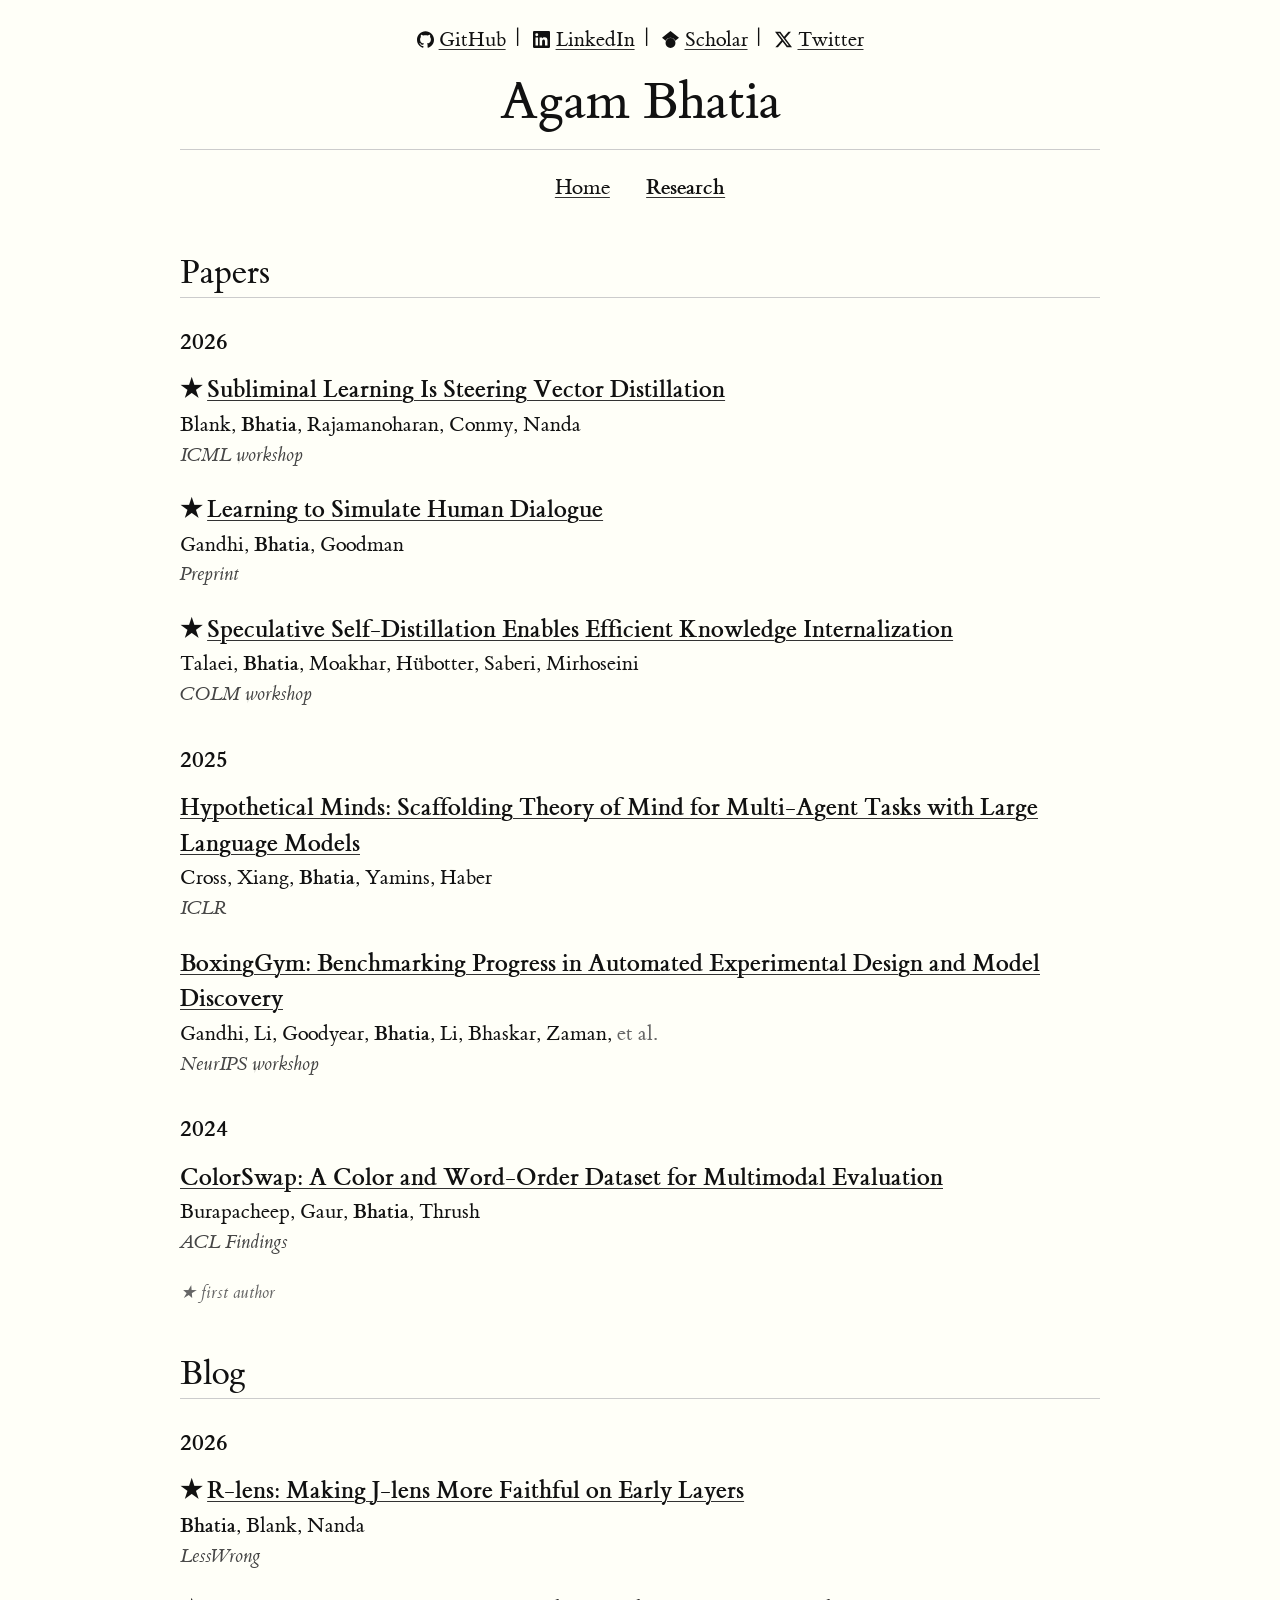
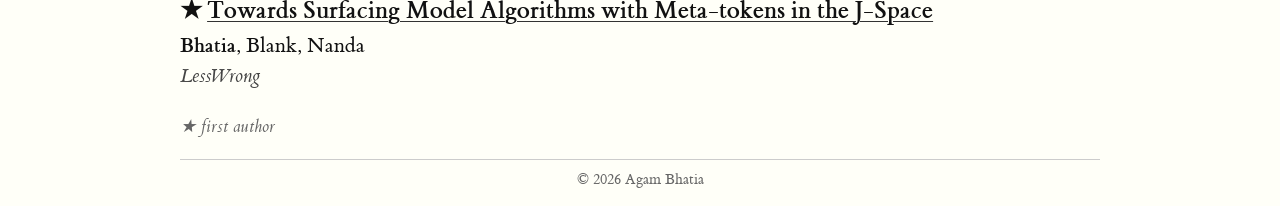
==== research.html @ 09e51760 "Personal site — Tufte/ET Book design, served at agammsbhatia.com Co-Authored-By: Claude Fable 5 <nor" ====
<!DOCTYPE html>
<html lang="en">
<head>
  <meta charset="UTF-8">
  <meta name="viewport" content="width=device-width, initial-scale=1.0">
  <title>Research — Agam Bhatia</title>
  <meta name="description" content="Research and writing by Agam Bhatia — interpretability, learning dynamics, in-context learning. Papers and LessWrong posts.">
  <meta property="og:title" content="Research — Agam Bhatia">
  <meta property="og:description" content="Interpretability, learning dynamics, and in-context learning. Papers and blog posts.">
  <meta property="og:type" content="website">

  <link rel="stylesheet" href="assets/css/moss.css?v=17">
  <link rel="icon" href="assets/img/favicon.ico">
</head>
<body>

  <div class="top-links">
    <a href="https://github.com/agu18dec" target="_blank" rel="noopener" class="b-github"><svg width="15" height="15" viewBox="0 0 24 24" aria-hidden="true"><path d="M12 .297c-6.63 0-12 5.373-12 12 0 5.303 3.438 9.8 8.205 11.385.6.113.82-.258.82-.577 0-.285-.01-1.04-.015-2.04-3.338.724-4.042-1.61-4.042-1.61C4.422 18.07 3.633 17.7 3.633 17.7c-1.087-.744.084-.729.084-.729 1.205.084 1.838 1.236 1.838 1.236 1.07 1.835 2.809 1.305 3.495.998.108-.776.417-1.305.76-1.605-2.665-.3-5.466-1.332-5.466-5.93 0-1.31.465-2.38 1.235-3.22-.135-.303-.54-1.523.105-3.176 0 0 1.005-.322 3.3 1.23.96-.267 1.98-.399 3-.405 1.02.006 2.04.138 3 .405 2.28-1.552 3.285-1.23 3.285-1.23.645 1.653.24 2.873.12 3.176.765.84 1.23 1.91 1.23 3.22 0 4.61-2.805 5.625-5.475 5.92.42.36.81 1.096.81 2.22 0 1.606-.015 2.896-.015 3.286 0 .315.21.69.825.57C20.565 22.092 24 17.592 24 12.297c0-6.627-5.373-12-12-12"/></svg>GitHub</a><span class="sep">|</span>
    <a href="https://www.linkedin.com/in/agam-mohan-singh-bhatia-8447911a4" target="_blank" rel="noopener" class="b-linkedin"><svg width="15" height="15" viewBox="0 0 24 24" aria-hidden="true"><path d="M20.447 20.452h-3.554v-5.569c0-1.328-.027-3.037-1.852-3.037-1.853 0-2.136 1.445-2.136 2.939v5.667H9.351V9h3.414v1.561h.046c.477-.9 1.637-1.85 3.37-1.85 3.601 0 4.267 2.37 4.267 5.455v6.286zM5.337 7.433a2.062 2.062 0 01-2.063-2.065 2.064 2.064 0 112.063 2.065zm1.782 13.019H3.555V9h3.564v11.452zM22.225 0H1.771C.792 0 0 .774 0 1.729v20.542C0 23.227.792 24 1.771 24h20.454C23.2 24 24 23.227 24 22.271V1.729C24 .774 23.2 0 22.225 0z"/></svg>LinkedIn</a><span class="sep">|</span>
    <a href="https://scholar.google.com/citations?user=s1wB0lAAAAAJ" target="_blank" rel="noopener" class="b-scholar"><svg width="15" height="15" viewBox="0 0 24 24" aria-hidden="true"><path d="M5.242 13.769L0 9.5 12 0l12 9.5-5.242 4.269C17.548 11.249 14.978 9.5 12 9.5c-2.977 0-5.548 1.748-6.758 4.269zM12 10a7 7 0 100 14 7 7 0 000-14z"/></svg>Scholar</a><span class="sep">|</span>
    <a href="https://x.com/chewing_a_gum" target="_blank" rel="noopener" class="b-x"><svg width="15" height="15" viewBox="0 0 24 24" aria-hidden="true"><path d="M18.901 1.153h3.68l-8.04 9.19L24 22.846h-7.406l-5.8-7.584-6.638 7.584H.474l8.6-9.83L0 1.154h7.594l5.243 6.932ZM17.61 20.644h2.039L6.486 3.24H4.298Z"/></svg>Twitter</a>
  </div>

  <h1 class="site-title">Agam Bhatia</h1>
  <hr class="title-rule">

  <nav class="site-nav" aria-label="Primary">
    <a href="index.html">Home</a>
    <a href="research.html" class="active">Research</a>
  </nav>

  <main class="content">

    <h2 class="section-head" id="papers">Papers</h2>
    <hr class="section-rule">
    <h3 class="year-head">2026</h3>
    <ul class="pubs">
      <li>
        <div class="pub-title"><span class="star" title="First author">&#9733;</span><a href="https://arxiv.org/abs/2606.00995" target="_blank" rel="noopener">Subliminal Learning Is Steering Vector Distillation</a></div>
        <div class="pub-authors">Blank, <span class="me">Bhatia</span>, Rajamanoharan, Conmy, Nanda</div>
        <div class="pub-venue">ICML workshop</div>
      </li>
      <li>
        <div class="pub-title"><span class="star" title="First author">&#9733;</span><a href="https://arxiv.org/abs/2601.04436" target="_blank" rel="noopener">Learning to Simulate Human Dialogue</a></div>
        <div class="pub-authors">Gandhi, <span class="me">Bhatia</span>, Goodman</div>
        <div class="pub-venue">Preprint</div>
      </li>
      <li>
        <div class="pub-title"><span class="star" title="First author">&#9733;</span><a href="https://openreview.net/pdf?id=HczpgMR6S3" target="_blank" rel="noopener">Speculative Self-Distillation Enables Efficient Knowledge Internalization</a></div>
        <div class="pub-authors">Talaei, <span class="me">Bhatia</span>, Moakhar, H&uuml;botter, Saberi, Mirhoseini</div>
        <div class="pub-venue">COLM workshop</div>
      </li>
    </ul>

    <h3 class="year-head">2025</h3>
    <ul class="pubs">
      <li>
        <div class="pub-title"><a href="https://arxiv.org/abs/2407.07086" target="_blank" rel="noopener">Hypothetical Minds: Scaffolding Theory of Mind for Multi-Agent Tasks with Large Language Models</a></div>
        <div class="pub-authors">Cross, Xiang, <span class="me">Bhatia</span>, Yamins, Haber</div>
        <div class="pub-venue">ICLR</div>
      </li>
      <li>
        <div class="pub-title"><a href="https://arxiv.org/abs/2501.01540" target="_blank" rel="noopener">BoxingGym: Benchmarking Progress in Automated Experimental Design and Model Discovery</a></div>
        <div class="pub-authors">Gandhi, Li, Goodyear, <span class="me">Bhatia</span>, Li, Bhaskar, Zaman, <em>et al.</em></div>
        <div class="pub-venue">NeurIPS workshop</div>
      </li>
    </ul>

    <h3 class="year-head">2024</h3>
    <ul class="pubs">
      <li>
        <div class="pub-title"><a href="https://arxiv.org/abs/2402.04492" target="_blank" rel="noopener">ColorSwap: A Color and Word-Order Dataset for Multimodal Evaluation</a></div>
        <div class="pub-authors">Burapacheep, Gaur, <span class="me">Bhatia</span>, Thrush</div>
        <div class="pub-venue">ACL Findings</div>
      </li>
    </ul>
    <div class="pub-legend"><span class="star">&#9733;</span>first author</div>

    <h2 class="section-head" id="blog">Blog</h2>
    <hr class="section-rule">
    <h3 class="year-head">2026</h3>
    <ul class="pubs">
      <li>
        <div class="pub-title"><span class="star" title="First author">&#9733;</span><a href="https://www.lesswrong.com/posts/nv8oedrnLXKRzNEL9/r-lens-making-j-lens-more-faithful-on-early-layers" target="_blank" rel="noopener">R-lens: Making J-lens More Faithful on Early Layers</a></div>
        <div class="pub-authors"><span class="me">Bhatia</span>, Blank, Nanda</div>
        <div class="pub-venue">LessWrong</div>
      </li>
      <li>
        <div class="pub-title"><span class="star" title="First author">&#9733;</span><a href="https://www.lesswrong.com/posts/6ek6n7yZ5DzfarJHy/towards-surfacing-model-algorithms-with-meta-tokens-in-the-j" target="_blank" rel="noopener">Towards Surfacing Model Algorithms with Meta-tokens in the J-Space</a></div>
        <div class="pub-authors"><span class="me">Bhatia</span>, Blank, Nanda</div>
        <div class="pub-venue">LessWrong</div>
      </li>
    </ul>
    <div class="pub-legend"><span class="star">&#9733;</span>first author</div>

  </main>

  <footer class="page-foot">&copy; 2026 Agam Bhatia</footer>

</body>
</html>
---- assets/css/moss.css ----
/* Agam Bhatia — personal site, in the manner of robert-moss.com:
   Tufte/LaTeX chassis. ET Book on #fffff8, one centered column,
   justified prose with LaTeX paragraph indents, hairline rules.
   Light only — no theme machinery, no ambient canvas. */

@font-face {
  font-family: 'et-book';
  src: url('../fonts/et-book/et-book-roman.woff') format('woff');
  font-weight: normal; font-style: normal; font-display: swap;
}
@font-face {
  font-family: 'et-book';
  src: url('../fonts/et-book/et-book-italic.woff') format('woff');
  font-weight: normal; font-style: italic; font-display: swap;
}
@font-face {
  font-family: 'et-book';
  src: url('../fonts/et-book/et-book-bold.woff') format('woff');
  font-weight: bold; font-style: normal; font-display: swap;
}

* { margin: 0; padding: 0; box-sizing: border-box; }

html { font-size: 17px; }
body {
  font-family: et-book, Palatino, 'Palatino Linotype', 'Book Antiqua', Georgia, serif;
  background-color: #fffff8;
  color: #111;
  line-height: 1.45;
}
::selection { background: #b4d5fe; }

a { color: inherit; text-decoration: underline; text-decoration-color: #333; text-decoration-thickness: 1px; text-underline-offset: 2.5px; }
a:hover { text-decoration-thickness: 1.5px; }
a:focus-visible { outline: 1.5px solid #111; outline-offset: 2px; }

/* ── Masthead: links row, centered name, rule, nav ─────────────────── */
.top-links { text-align: center; margin: 25px 0 20px; font-size: 1.22rem; }
.top-links .sep { margin: 0 .35rem; color: #111; }
.top-links a { white-space: nowrap; transition: color .15s ease; }
.top-links a svg { width: 17px; height: 17px; vertical-align: -2px; margin-right: .3rem; fill: currentColor; transition: fill .15s ease; }
.top-links a:hover { color: var(--brand, #111); text-decoration-color: var(--brand, #333); }
.b-github { --brand: #24292e; }
.b-scholar { --brand: #4285f4; }
.b-linkedin { --brand: #0a66c2; }
.b-x { --brand: #000; }

h1.site-title {
  text-align: center; font-weight: 400; font-size: 3.2rem; line-height: 1;
  margin: 20px auto;
}
hr.title-rule, hr.section-rule {
  border: none; border-top: 1px solid #ccc;
  width: min(920px, 93%); margin: 0 auto;
}

nav.site-nav { text-align: center; margin: 22px 0 34px; }
nav.site-nav a { display: inline-block; margin: 0 .95rem; font-size: 1.28rem; }
nav.site-nav a.active { font-weight: bold; }

/* ── Content column ────────────────────────────────────────────────── */
.content {
  width: min(920px, 93%);
  margin: 0 auto;
  padding-bottom: .4rem;
}

/* LaTeX-style prose: justified, indent instead of paragraph gaps */
.bio p {
  font-size: 1.55rem; line-height: 1.5;
  text-align: justify; hyphens: auto; -webkit-hyphens: auto;
}
.bio p + p, .bio ul + p { text-indent: 2em; }
.bio p + p { clear: left; }
.bio ul { margin: .3rem 0 .9rem 2em; font-size: 1.55rem; line-height: 1.5; clear: left; }
.bio ul li { margin-bottom: .45rem; text-align: justify; hyphens: auto; -webkit-hyphens: auto; }
.bio ul li::marker { content: '\2013\2002'; }

.bio-photo { float: left; width: 172px; margin: .35rem 1.5rem .4rem 0; border-radius: 6px; }
@media (max-width: 620px) { .bio-photo { float: none; display: block; width: 72%; margin: 0 auto 1rem; } }

/* inline org marks and their hover identity cards */
.org { position: relative; }
.org-logo { width: 17px; height: 17px; border-radius: 3px; vertical-align: -2.5px; margin-right: .25rem; display: inline-block; }
.org-logo-lg { width: 24px; height: 24px; vertical-align: -6px; }
.org-card {
  position: absolute; left: 50%; bottom: calc(100% + 8px);
  transform: translateX(-50%) translateY(4px);
  display: flex; align-items: center; gap: .55rem; padding: .5rem .8rem;
  background: #fffff8; border: 1px solid #ccc; border-radius: 4px;
  box-shadow: 0 2px 10px rgba(17, 17, 17, .08);
  white-space: nowrap; text-indent: 0; text-align: left;
  opacity: 0; pointer-events: none; z-index: 30;
  transition: opacity .15s ease, transform .15s ease;
}
.org:hover .org-card, .org:focus-visible .org-card { opacity: 1; transform: translateX(-50%) translateY(0); }
.org-card img { width: 21px; height: 21px; border-radius: 4px; display: block; }
.org-card b { display: block; font-size: .95rem; line-height: 1.25; }
.org-card i { display: block; font-size: .8rem; color: #666; }
@media (hover: none) { .org-card { display: none; } }

/* ── Section heads (research page) ─────────────────────────────────── */
h2.section-head {
  font-weight: 400; font-size: 2.05rem; line-height: 1;
  margin: 3rem 0 .35rem;
}
h2.section-head + hr.section-rule { width: 100%; margin: 0 0 1.6rem; }

h3.year-head { font-weight: bold; font-size: 1.4rem; margin: 1.5rem 0 .75rem; }
ul.pubs + h3.year-head { margin-top: 2rem; }

/* publication / post entries, LaTeX-list style */
ul.pubs { list-style: none; }
ul.pubs li { margin-bottom: 1.35rem; }
.pub-title { font-size: 1.45rem; font-weight: bold; }
.pub-authors { font-size: 1.22rem; margin-top: .1rem; }
.pub-authors .me { font-weight: bold; }
.pub-authors em { font-style: normal; color: #666; }
.pub-venue { font-size: 1.16rem; font-style: italic; color: #444; margin-top: .05rem; }
.star { margin-right: .3rem; }
.pub-legend { font-size: 1.05rem; font-style: italic; color: #666; margin: 1.4rem 0 .4rem; }
.pub-more { font-size: 1.06rem; }

/* ── Footer ────────────────────────────────────────────────────────── */
.page-foot {
  width: min(920px, 93%); margin: .3rem auto 0; padding: .55rem 0 .9rem;
  border-top: 1px solid #ccc;
  text-align: center; font-size: .9rem; color: #666;
}

@media (max-width: 500px) {
  h1.site-title { font-size: 2.3rem; }
  nav.site-nav a { font-size: 1.05rem; margin: 0 .55rem; }
  .top-links { font-size: .9rem; }
  .bio p, .bio ul { font-size: 1.2rem; }
}
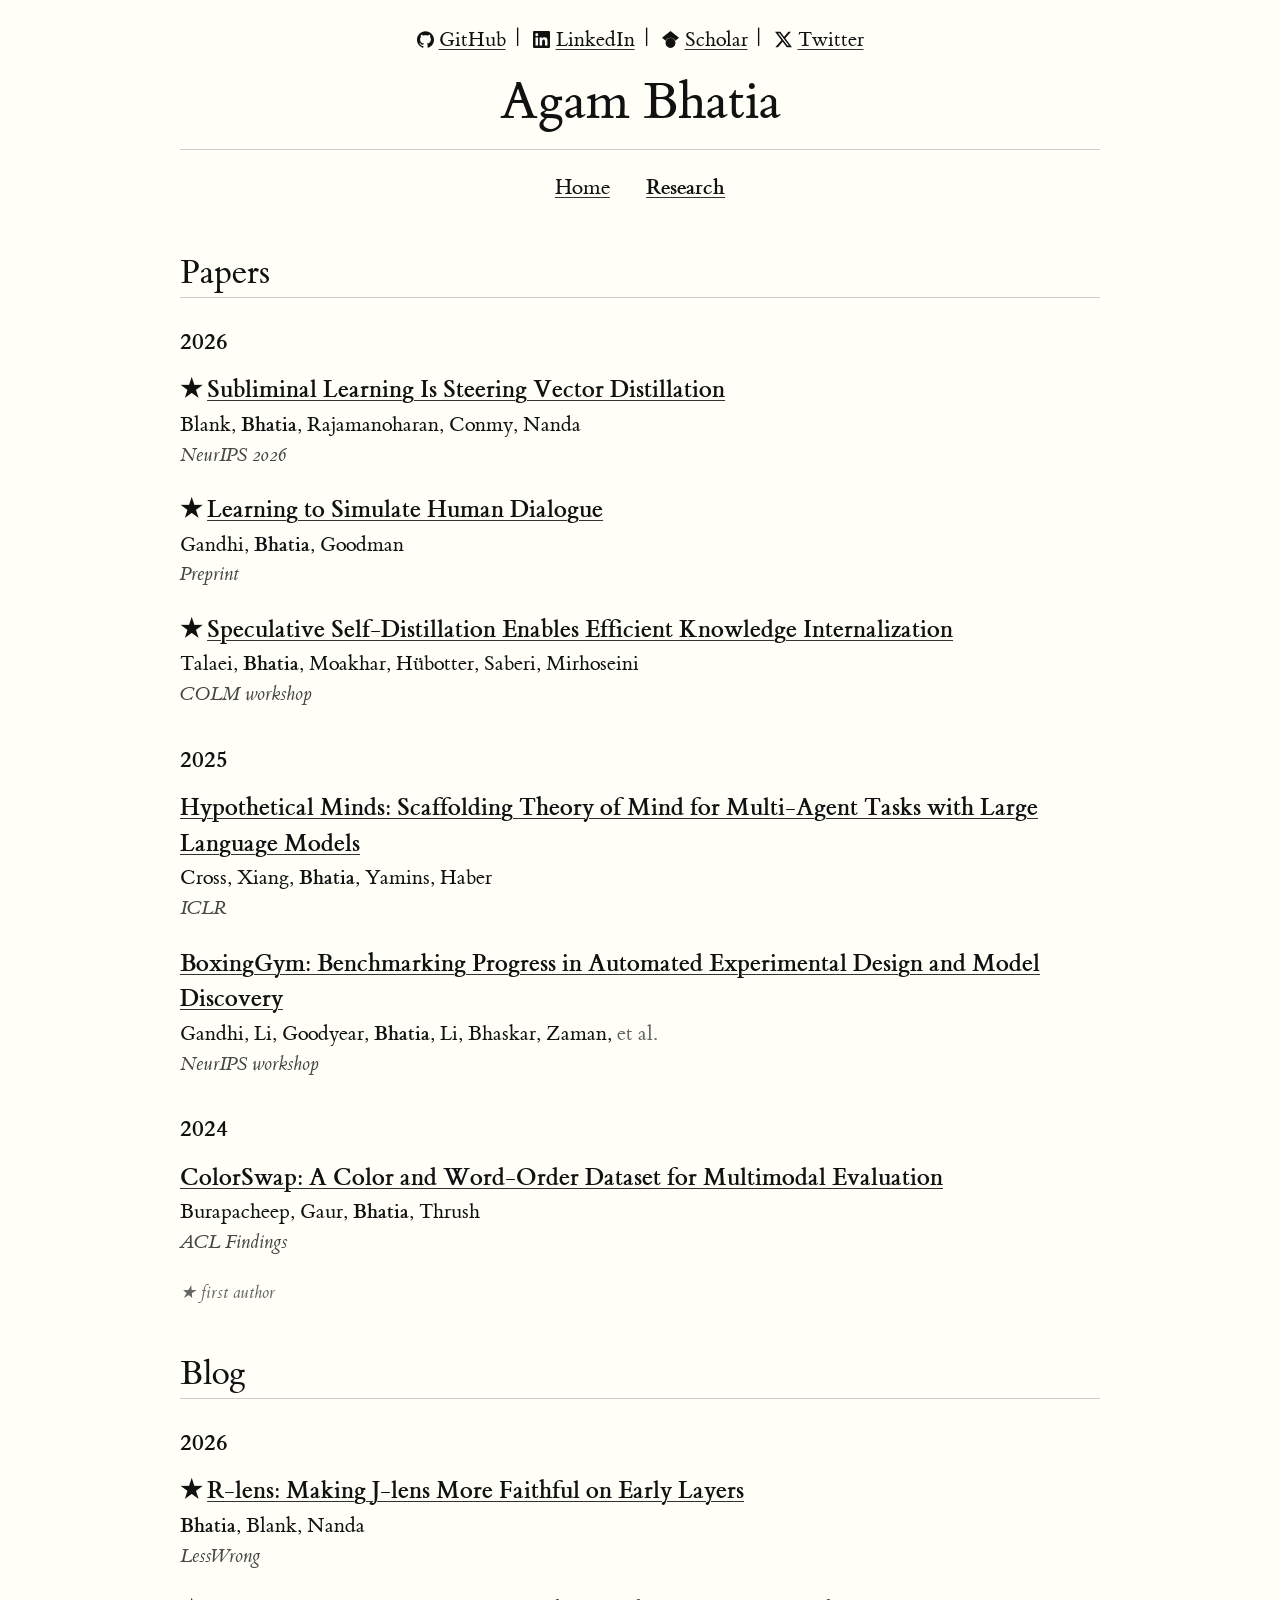
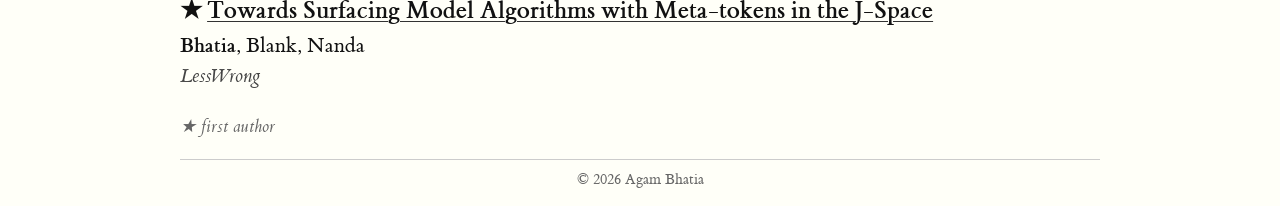
==== commit 6823af77: "Subliminal learning paper: venue NeurIPS 2026 Co-Authored-By: Claude Opus 5.5 <noreply@anthropic.com" ====
--- a/research.html
+++ b/research.html
@@ -38,7 +38,7 @@
       <li>
         <div class="pub-title"><span class="star" title="First author">&#9733;</span><a href="https://arxiv.org/abs/2606.00995" target="_blank" rel="noopener">Subliminal Learning Is Steering Vector Distillation</a></div>
         <div class="pub-authors">Blank, <span class="me">Bhatia</span>, Rajamanoharan, Conmy, Nanda</div>
-        <div class="pub-venue">ICML workshop</div>
+        <div class="pub-venue">NeurIPS 2026</div>
       </li>
       <li>
         <div class="pub-title"><span class="star" title="First author">&#9733;</span><a href="https://arxiv.org/abs/2601.04436" target="_blank" rel="noopener">Learning to Simulate Human Dialogue</a></div>
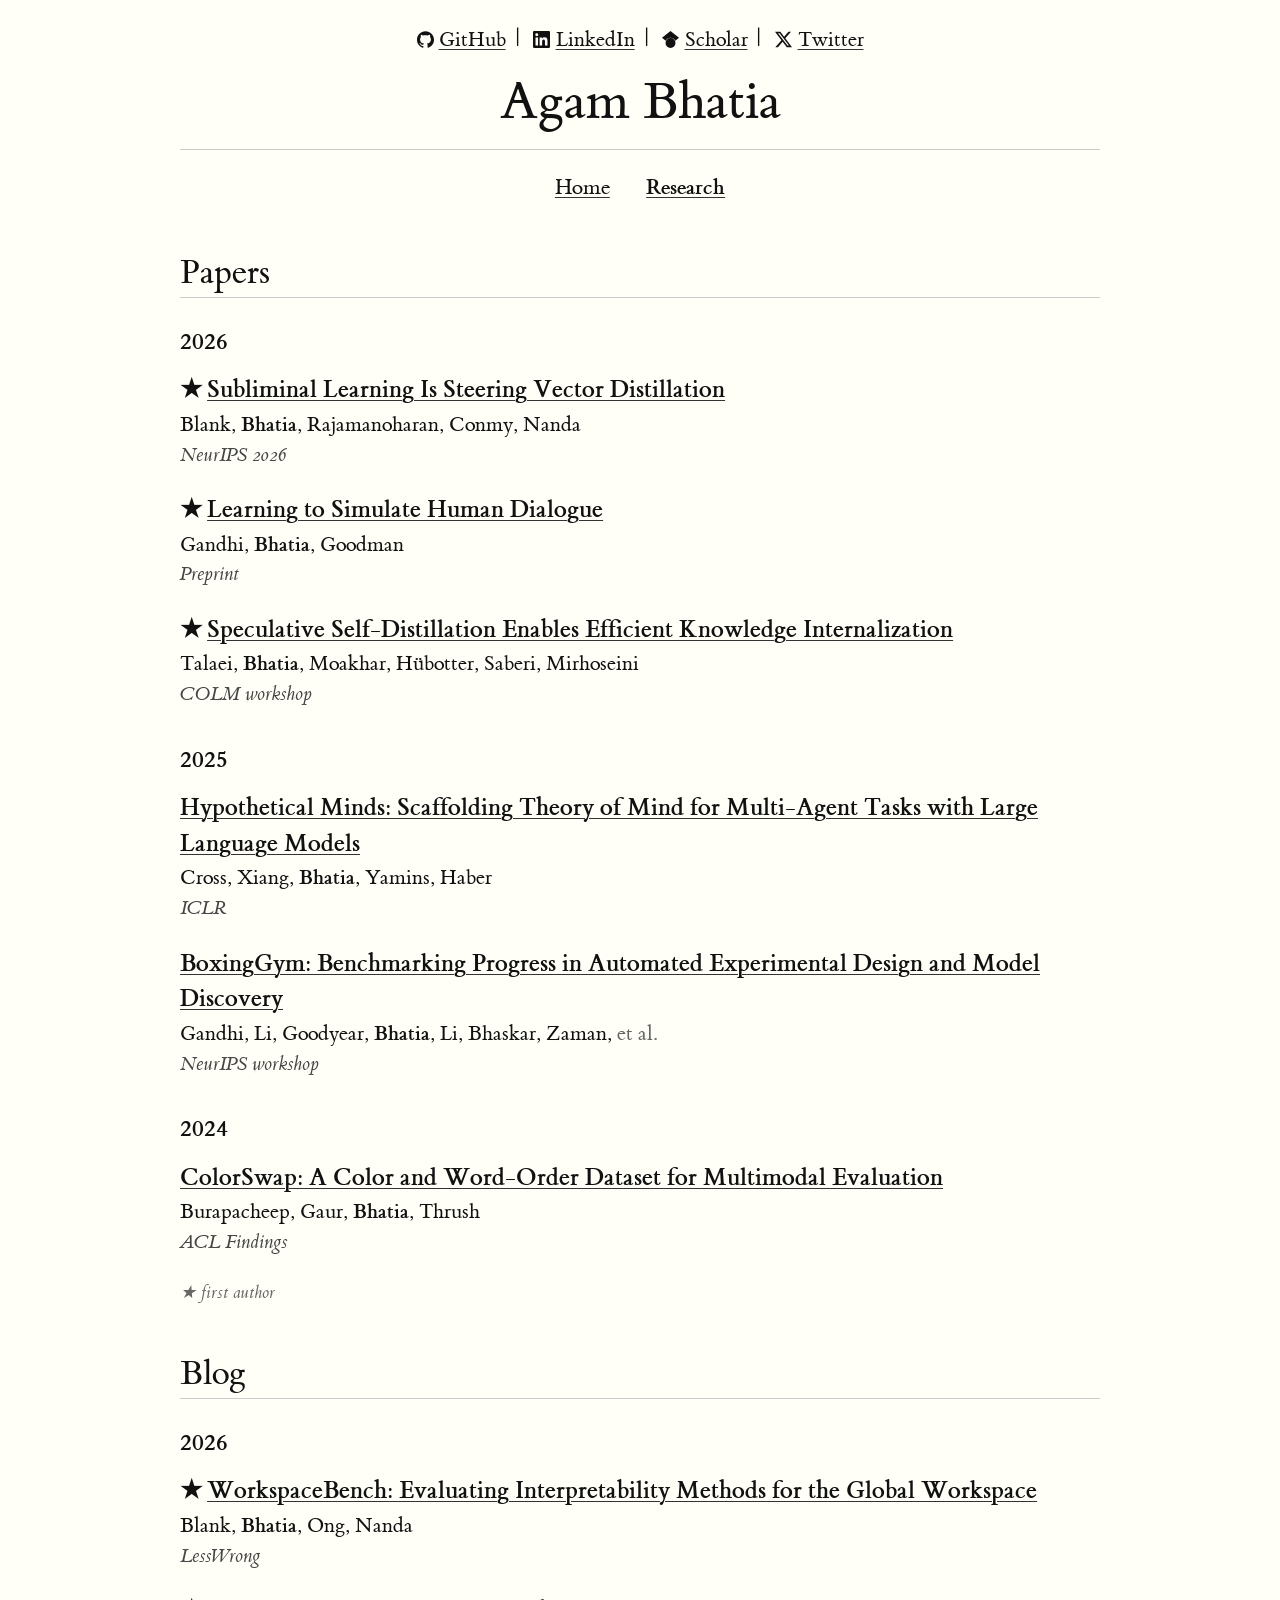
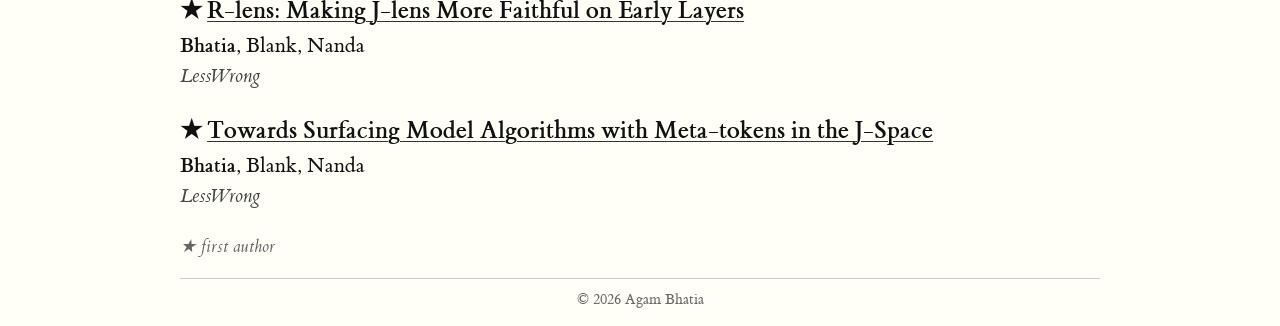
==== commit 38ebaa42: "Add WorkspaceBench LessWrong post Co-Authored-By: Claude Opus 5.5 <noreply@anthropic.com>" ====
--- a/research.html
+++ b/research.html
@@ -81,6 +81,11 @@
     <h3 class="year-head">2026</h3>
     <ul class="pubs">
       <li>
+        <div class="pub-title"><span class="star" title="First author">&#9733;</span><a href="https://www.lesswrong.com/posts/Zeg2JztbdhguL48uH/workspacebench-evaluating-interpretability-methods-for-the" target="_blank" rel="noopener">WorkspaceBench: Evaluating Interpretability Methods for the Global Workspace</a></div>
+        <div class="pub-authors">Blank, <span class="me">Bhatia</span>, Ong, Nanda</div>
+        <div class="pub-venue">LessWrong</div>
+      </li>
+      <li>
         <div class="pub-title"><span class="star" title="First author">&#9733;</span><a href="https://www.lesswrong.com/posts/nv8oedrnLXKRzNEL9/r-lens-making-j-lens-more-faithful-on-early-layers" target="_blank" rel="noopener">R-lens: Making J-lens More Faithful on Early Layers</a></div>
         <div class="pub-authors"><span class="me">Bhatia</span>, Blank, Nanda</div>
         <div class="pub-venue">LessWrong</div>
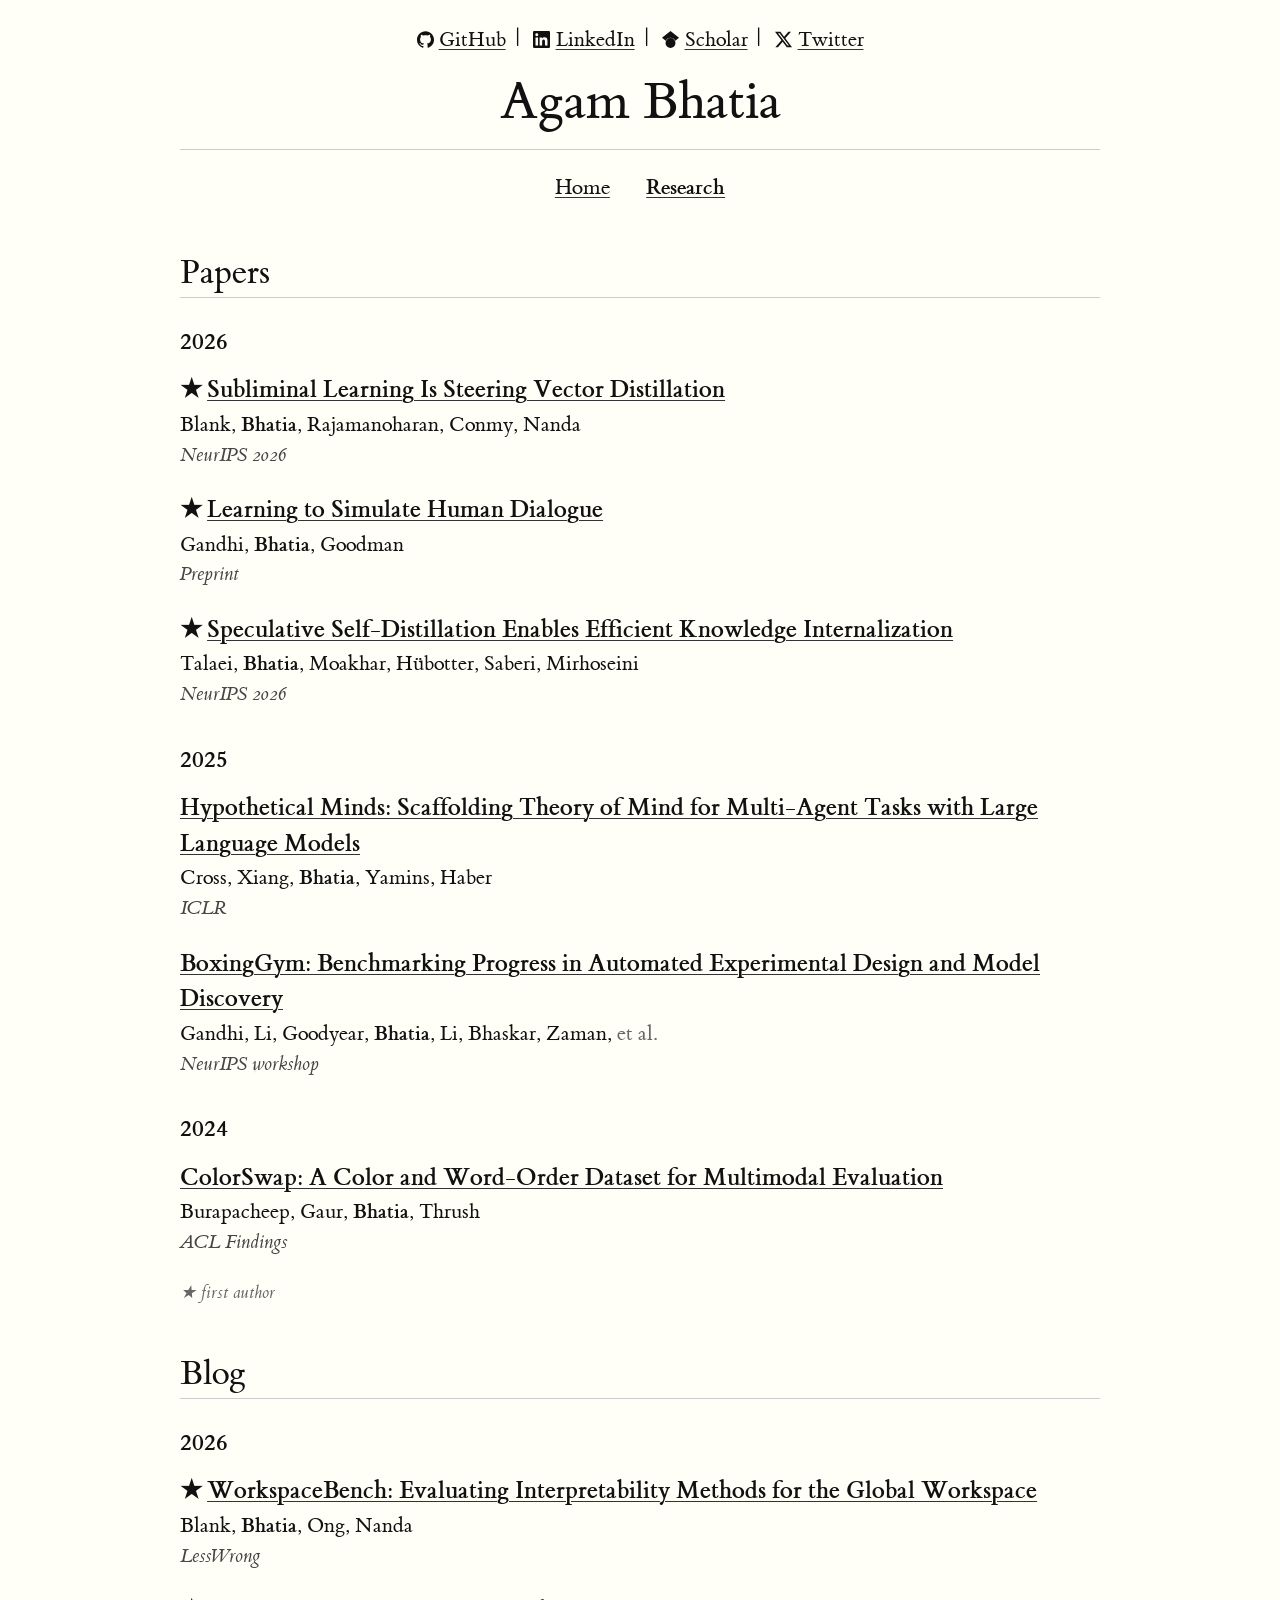
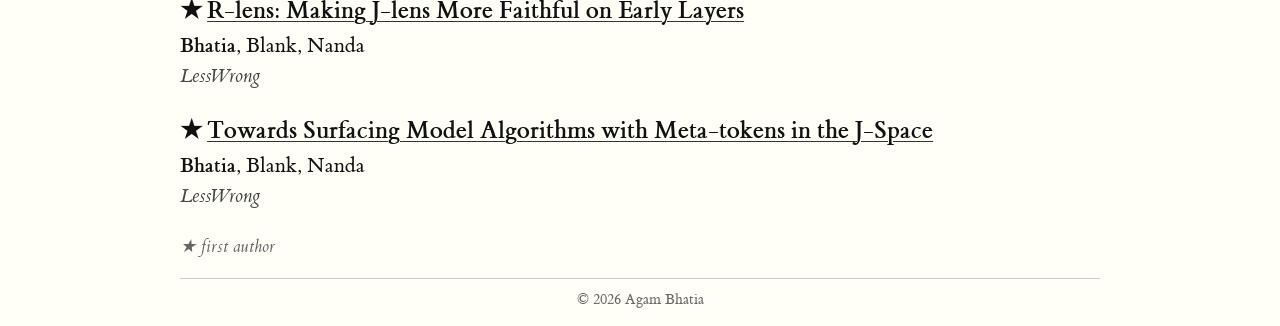
==== commit 052e9544: "Speculative Self-Distillation: venue NeurIPS 2026 Co-Authored-By: Claude Opus 5.5 <noreply@anthropic" ====
--- a/research.html
+++ b/research.html
@@ -48,7 +48,7 @@
       <li>
         <div class="pub-title"><span class="star" title="First author">&#9733;</span><a href="https://openreview.net/pdf?id=HczpgMR6S3" target="_blank" rel="noopener">Speculative Self-Distillation Enables Efficient Knowledge Internalization</a></div>
         <div class="pub-authors">Talaei, <span class="me">Bhatia</span>, Moakhar, H&uuml;botter, Saberi, Mirhoseini</div>
-        <div class="pub-venue">COLM workshop</div>
+        <div class="pub-venue">NeurIPS 2026</div>
       </li>
     </ul>
 
